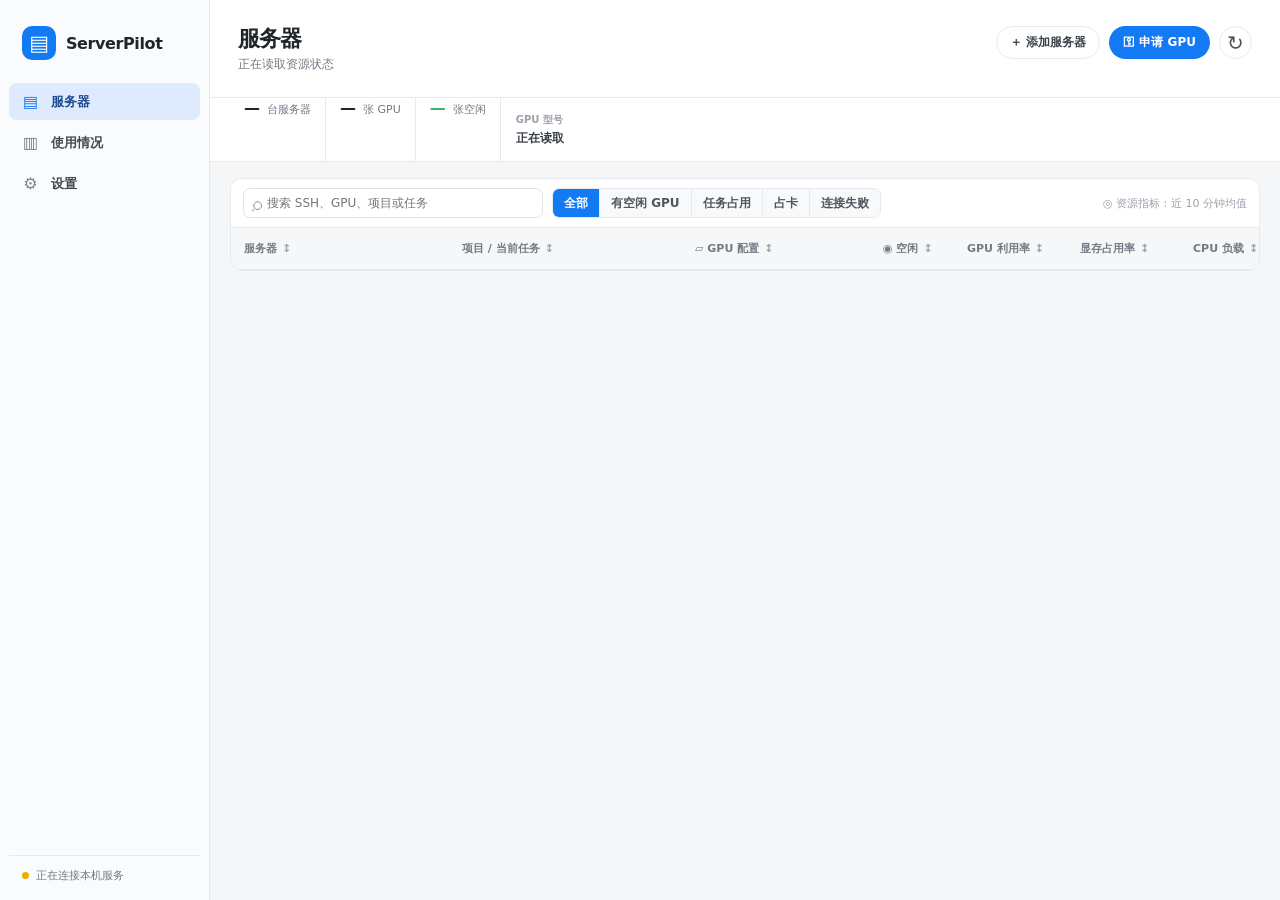
==== desktop/windows/ui/index.html @ 46b6a61a "Release ServerPilot 1.9.0" ====
<!doctype html>
<html lang="zh-CN">
<head>
  <meta charset="utf-8">
  <meta name="viewport" content="width=device-width, initial-scale=1">
  <meta name="color-scheme" content="light">
  <title>ServerPilot</title>
  <link rel="stylesheet" href="app.css">
</head>
<body>
  <div class="app-shell">
    <aside class="sidebar" aria-label="主要导航">
      <div class="brand"><span class="brand-mark">▤</span><span>ServerPilot</span></div>
      <nav>
        <button class="nav-item active" type="button" data-page="servers" aria-current="page"><span>▤</span>服务器</button>
        <button class="nav-item" type="button" data-page="usage"><span>▥</span>使用情况</button>
        <button class="nav-item" type="button" data-page="settings"><span>⚙</span>设置</button>
      </nav>
      <div class="sidebar-footer"><span class="live-dot" id="connection-dot"></span><span id="connection-label">正在连接本机服务</span></div>
    </aside>

    <main class="workspace">
      <div id="servers-page">
      <header class="page-header">
        <div><h1>服务器</h1><p id="updated-at">正在读取资源状态</p></div>
        <div class="header-actions">
          <button class="button secondary" id="open-add-server" type="button">＋ 添加服务器</button>
          <button class="button primary" id="open-claim" type="button">⚿ 申请 GPU</button>
          <button class="icon-button" id="refresh" type="button" aria-label="刷新资源" title="刷新资源">↻</button>
        </div>
      </header>

      <div id="notice" class="notice" role="status" hidden></div>

      <section class="summary-strip" aria-label="资源摘要">
        <div class="summary-item"><span class="summary-number" id="summary-servers">—</span><span>台服务器</span></div>
        <div class="summary-item"><span class="summary-number" id="summary-gpus">—</span><span>张 GPU</span></div>
        <div class="summary-item success"><span class="summary-number" id="summary-free">—</span><span>张空闲</span></div>
        <div class="gpu-models"><span>GPU 型号</span><strong id="summary-models">正在读取</strong></div>
      </section>

      <section class="resource-panel" aria-label="服务器资源">
        <div class="toolbar">
          <label class="search"><span>⌕</span><input id="search" type="search" placeholder="搜索 SSH、GPU、项目或任务"></label>
          <div class="filters" role="group" aria-label="服务器筛选">
            <button type="button" class="filter selected" data-filter="all">全部</button>
            <button type="button" class="filter" data-filter="available">有空闲 GPU</button>
            <button type="button" class="filter" data-filter="busy">任务占用</button>
            <button type="button" class="filter" data-filter="keepalive">占卡</button>
            <button type="button" class="filter" data-filter="error">连接失败</button>
          </div>
          <span class="ten-minute-note">◎ 资源指标：近 10 分钟均值</span>
        </div>
        <div class="table-scroller">
          <div class="resource-table">
            <div class="table-head" role="row">
              <button type="button" data-sort="server">服务器 <span>↕</span></button>
              <button type="button" data-sort="task">项目 / 当前任务 <span>↕</span></button>
              <button type="button" data-sort="gpu">▱ GPU 配置 <span>↕</span></button>
              <button type="button" data-sort="free">◉ 空闲 <span>↕</span></button>
              <button type="button" data-sort="gpuUtil">GPU 利用率 <span>↕</span></button>
              <button type="button" data-sort="memory">显存占用率 <span>↕</span></button>
              <button type="button" data-sort="cpu">CPU 负载 <span>↕</span></button>
              <button type="button" data-sort="systemMemory">内存占用率 <span>↕</span></button>
              <span aria-hidden="true"></span>
            </div>
            <div id="server-rows" class="table-body" role="rowgroup"></div>
          </div>
        </div>
      </section>
      </div>

      <section id="usage-page" class="usage-page" hidden aria-labelledby="usage-title">
        <header class="page-header">
          <div><h1 id="usage-title">使用情况</h1><p>按项目和当前任务查看已分配资源</p></div>
          <div class="header-actions"><button class="button primary" id="usage-claim" type="button">⚿ 申请 GPU</button></div>
        </header>
        <section class="usage-summary-strip" aria-label="当前资源分配摘要">
          <div><span id="usage-projects">0</span><small>个项目</small></div>
          <div><span id="usage-tasks">0</span><small>个当前任务</small></div>
          <div><span id="usage-gpus">0</span><small>张已分配 GPU</small></div>
        </section>
        <section class="resource-panel usage-panel" aria-label="项目资源分配">
          <div class="usage-panel-heading"><h2>项目与任务</h2><p>只显示当前归属；ServerPilot 不会启动、停止或迁移任务。</p></div>
          <div id="usage-rows" class="usage-rows"></div>
        </section>
      </section>
    </main>
  </div>

  <dialog id="detail-dialog" class="detail-dialog">
    <div id="detail-content"></div>
  </dialog>

  <dialog id="claim-dialog" class="form-dialog">
    <form id="claim-form" method="dialog">
      <div class="dialog-header"><div><h2>申请 GPU</h2><p>申请成功后只获得资源租约；不会启动远端任务。</p></div><button class="icon-button close" type="button" value="cancel" aria-label="关闭">×</button></div>
      <div class="form-grid">
        <label>项目<input name="project" required maxlength="64" placeholder="例如：research"></label>
        <label>任务<input name="task" required maxlength="255" placeholder="例如：模型训练"></label>
        <label>用途<input name="purpose" required maxlength="1000" placeholder="例如：训练实验"></label>
        <label>GPU 数量<input name="gpuCount" type="number" value="1" min="1" required></label>
        <label>服务器（可选）<select name="endpoint" id="claim-endpoint"><option value="">自动选择</option></select></label>
        <label>最小可用显存 GiB（可选）<input name="minimumFreeVRAM" type="number" min="0" step="1" placeholder="例如：60"></label>
      </div>
      <p class="dialog-help">容量不足时会返回 no_capacity，不会进入排队。获得租约前请勿启动任务。</p>
      <div class="dialog-actions"><button class="button secondary" type="button" value="cancel">取消</button><button class="button primary" id="submit-claim" value="default">申请 GPU</button></div>
    </form>
  </dialog>

  <dialog id="add-dialog" class="form-dialog">
    <form id="add-form" method="dialog">
      <div class="dialog-header"><div><h2>添加服务器</h2><p>只登记固定、只读的监控配置；不会执行 SSH 命令或读取私钥。</p></div><button class="icon-button close" type="button" value="cancel" aria-label="关闭">×</button></div>
      <div class="form-grid">
        <label>服务器标识<input name="id" required pattern="[a-z][a-z0-9-]{0,127}" placeholder="例如：training-a"></label>
        <label>主机或 IP<input name="host" required placeholder="例如：10.20.0.10"></label>
        <label>SSH 端口<input name="port" type="number" min="1" max="65535" value="22" required></label>
        <label>SSH 用户<input name="sshUser" required value="root"></label>
        <label class="span-2">远端工作区路径<input name="workspace" required value="/srv/serverpilot-workspace"></label>
        <label class="span-2">采集方式<select id="observation-profile" name="observationProfile"></select></label>
        <label class="span-2">归属项目（可选）<input name="ownerProject" maxlength="64" placeholder="例如：research"></label>
      </div>
      <p class="dialog-help">首次完整的只读采集会识别 GPU、纯 CPU 或尚未确认的服务器；未确认的服务器不能参与 GPU 分配。</p>
      <div class="dialog-actions"><button class="button secondary" type="button" value="cancel">取消</button><button class="button primary" id="submit-add" value="default">添加服务器</button></div>
    </form>
  </dialog>

  <dialog id="settings-dialog" class="form-dialog narrow-dialog">
    <form id="settings-form" method="dialog">
      <div class="dialog-header"><div><h2>设置</h2><p>本机服务与资源采集</p></div><button class="icon-button close" type="button" value="cancel" aria-label="关闭">×</button></div>
      <dl class="settings-list"><div><dt>本机服务地址</dt><dd id="service-url">—</dd></div><div><dt>数据目录</dt><dd id="data-directory">—</dd></div><div><dt>版本</dt><dd id="app-version">—</dd></div></dl>
      <section class="mcp-entry" aria-label="Agent MCP">
        <h3>Agent MCP</h3>
        <p id="mcp-entry-status" class="mcp-entry-status">正在读取 MCP 入口。</p>
        <div id="mcp-entry-found" hidden>
          <div class="mcp-entry-row">
            <div class="mcp-entry-heading"><span>入口路径</span><button class="button secondary mcp-copy" type="button" data-copy="path">复制</button></div>
            <code id="mcp-entry-path"></code>
          </div>
          <div class="mcp-entry-row">
            <div class="mcp-entry-heading"><span>mcpServers 配置</span><button class="button secondary mcp-copy" type="button" data-copy="config">复制</button></div>
            <pre id="mcp-entry-config"></pre>
          </div>
        </div>
      </section>
      <label>数据采集间隔<select id="collector-interval"><option value="5">5 秒</option><option value="10">10 秒</option><option value="30">30 秒</option></select></label>
      <div class="dialog-actions"><button class="button secondary" type="button" value="cancel">关闭</button><button class="button primary" id="save-settings" value="default">保存设置</button></div>
    </form>
  </dialog>

  <script src="app.js"></script>
</body>
</html>
---- desktop/windows/ui/app.css ----
:root {
  color-scheme: light;
  --page: #f5f6f8;
  --sidebar: #fafbfc;
  --surface: #ffffff;
  --surface-soft: #f8f9fb;
  --line: #e6e9ee;
  --line-strong: #dfe3e8;
  --ink: #20242b;
  --muted: #727983;
  --faint: #9aa1aa;
  --blue: #147af3;
  --blue-soft: #deebff;
  --green: #39b967;
  --yellow: #e8ad00;
  --red: #ef4d57;
  --purple: #7e6ced;
  font-family: "Segoe UI Variable", "Segoe UI", system-ui, -apple-system, BlinkMacSystemFont, sans-serif;
}

* { box-sizing: border-box; }
html, body { min-width: 1024px; min-height: 640px; margin: 0; color: var(--ink); background: var(--page); }
button, input, select { font: inherit; }
button { cursor: pointer; }
button:focus-visible, input:focus-visible, select:focus-visible { outline: 2px solid var(--blue); outline-offset: 2px; }

.app-shell { min-height: 100vh; display: grid; grid-template-columns: 210px minmax(0, 1fr); }
.sidebar { display: flex; flex-direction: column; padding: 26px 9px 15px; border-right: 1px solid var(--line); background: var(--sidebar); }
.brand { display: flex; align-items: center; gap: 10px; padding: 0 13px 23px; font-size: 16px; font-weight: 700; letter-spacing: -.025em; }
.brand-mark { display: grid; width: 34px; height: 34px; place-items: center; border-radius: 10px; color: #fff; background: var(--blue); font-size: 21px; line-height: 1; }
.sidebar nav { display: grid; gap: 4px; }
.nav-item { display: flex; align-items: center; gap: 12px; width: 100%; min-height: 37px; padding: 0 13px; border: 0; border-radius: 8px; color: #454a52; background: transparent; font-size: 13px; font-weight: 600; text-align: left; }
.nav-item > span { width: 17px; color: #7b838e; font-size: 16px; text-align: center; }
.nav-item:hover { background: #eff3f8; }
.nav-item.active { color: #1f4d8d; background: var(--blue-soft); }
.nav-item.active > span { color: var(--blue); }
.sidebar-footer { display: flex; align-items: center; gap: 7px; margin-top: auto; padding: 12px 13px 2px; border-top: 1px solid var(--line); color: var(--muted); font-size: 11px; }
.live-dot { width: 7px; height: 7px; border-radius: 50%; background: var(--yellow); }
.live-dot.online { background: var(--green); }
.live-dot.error { background: var(--red); }

.workspace { min-width: 0; }
.page-header { display: flex; align-items: flex-start; justify-content: space-between; min-height: 98px; padding: 26px 28px 16px; border-bottom: 1px solid var(--line); background: #fff; }
h1, h2, h3, p { margin: 0; }
h1 { font-size: 22px; line-height: 1.2; letter-spacing: -.035em; }
.page-header p { margin-top: 4px; color: var(--muted); font-size: 12px; }
.header-actions, .dialog-actions { display: flex; align-items: center; gap: 9px; }
.button { min-height: 33px; padding: 0 13px; border: 1px solid transparent; border-radius: 999px; font-size: 12px; font-weight: 650; white-space: nowrap; }
.button.primary { color: #fff; background: var(--blue); }
.button.primary:hover { background: #0867dd; }
.button.secondary { border-color: var(--line); color: #3d434b; background: #fff; }
.button.secondary:hover { background: var(--surface-soft); }
.icon-button { display: grid; width: 33px; height: 33px; place-items: center; padding: 0; border: 1px solid var(--line); border-radius: 50%; color: #4d535c; background: #fff; font-size: 20px; line-height: 1; }
.icon-button:hover { background: var(--surface-soft); }

.notice { margin: 14px 20px -1px; padding: 10px 12px; border: 1px solid #b6dbc3; border-radius: 9px; color: #256f3d; background: #eaf7ef; font-size: 12px; font-weight: 600; }
.notice.error { border-color: #f2c2c5; color: #b4232c; background: #fff1f2; }
.summary-strip { display: grid; grid-template-columns: auto auto auto minmax(260px, 1fr); align-items: stretch; min-height: 64px; padding: 0 20px; border-bottom: 1px solid var(--line); background: var(--surface); }
.summary-item { display: flex; align-items: baseline; gap: 7px; padding: 0 14px; border-right: 1px solid var(--line); color: var(--muted); font-size: 11px; }
.summary-number { color: var(--ink); font-size: 16px; font-weight: 750; font-variant-numeric: tabular-nums; }
.summary-item.success .summary-number { color: var(--green); }
.gpu-models { display: grid; align-content: center; gap: 3px; min-width: 0; padding-left: 15px; }
.gpu-models span { color: var(--faint); font-size: 10px; font-weight: 650; }
.gpu-models strong { overflow: hidden; color: #3a4048; font-size: 12px; text-overflow: ellipsis; white-space: nowrap; }

.resource-panel { margin: 16px 20px 22px; overflow: hidden; border: 1px solid var(--line); border-radius: 12px; background: var(--surface); }
.toolbar { display: flex; align-items: center; gap: 9px; min-height: 48px; padding: 9px 12px; border-bottom: 1px solid var(--line); background: #fff; }
.search { display: flex; align-items: center; width: 300px; min-width: 210px; height: 30px; padding: 0 8px; border: 1px solid var(--line-strong); border-radius: 7px; color: var(--faint); background: #fff; }
.search span { font-size: 20px; line-height: 1; }
.search input { width: 100%; min-width: 0; height: 28px; padding: 0 5px; border: 0; outline: 0; color: var(--ink); background: transparent; font-size: 12px; }
.filters { display: flex; overflow: hidden; border: 1px solid var(--line); border-radius: 7px; background: var(--surface-soft); }
.filter { min-height: 28px; padding: 0 11px; border: 0; border-right: 1px solid var(--line); color: #505660; background: transparent; font-size: 12px; font-weight: 650; white-space: nowrap; }
.filter:last-child { border-right: 0; }
.filter:hover { background: #edf1f5; }
.filter.selected { color: #fff; background: var(--blue); }
.ten-minute-note { margin-left: auto; color: var(--faint); font-size: 11px; white-space: nowrap; }
.table-scroller { overflow: auto; }
.resource-table { min-width: 1190px; }
.table-head, .server-row { display: grid; grid-template-columns: minmax(210px, 1.35fr) minmax(225px, 1.85fr) minmax(180px, 1.15fr) 76px repeat(4, minmax(105px, .7fr)) 28px; align-items: center; column-gap: 8px; padding: 0 13px; }
.table-head { min-height: 42px; border-bottom: 1px solid var(--line); background: #f6f7f9; }
.table-head button { display: flex; align-items: center; gap: 5px; min-width: 0; padding: 0; border: 0; color: #737a84; background: transparent; font-size: 11px; font-weight: 700; text-align: left; }
.table-head button:hover, .table-head button.active { color: #373d45; }
.table-head button span { color: var(--faint); }
.server-row { min-height: 61px; border-bottom: 1px solid var(--line); background: #fff; transition: background-color .12s ease; }
.server-row:last-child { border-bottom: 0; }
.server-row:hover { background: #fbfcfe; }
.server-row.selected { box-shadow: inset 0 2px 0 #80aafc, inset 0 -2px 0 #80aafc; background: #fcfdff; }
.endpoint-cell, .task-cell, .gpu-cell, .metric { min-width: 0; }
.primary-line { display: flex; align-items: center; gap: 7px; overflow: hidden; font-family: ui-monospace, SFMono-Regular, Consolas, monospace; font-size: 12px; font-weight: 700; text-overflow: ellipsis; white-space: nowrap; }
.status-dot { flex: 0 0 auto; width: 7px; height: 7px; border-radius: 50%; background: var(--yellow); }
.status-dot.online { background: var(--green); }.status-dot.error { background: var(--red); }.status-dot.disabled { background: #8f96a0; }
.secondary-line { margin-top: 4px; overflow: hidden; color: var(--faint); font-size: 10px; font-weight: 500; text-overflow: ellipsis; white-space: nowrap; }
.task-cell .primary-line, .gpu-cell .primary-line { font-family: inherit; font-size: 11px; }
.gpu-cell .primary-line { font-weight: 700; }
.metric { display: grid; grid-template-columns: auto minmax(36px, 1fr); align-items: center; gap: 6px; color: #394049; font-size: 11px; font-weight: 700; font-variant-numeric: tabular-nums; }
.metric-bar { height: 7px; overflow: hidden; border-radius: 999px; background: #eaedf1; }
.metric-bar i { display: block; width: var(--value, 0%); height: 100%; border-radius: inherit; background: var(--green); }
.metric.medium .metric-bar i { background: var(--yellow); }.metric.high .metric-bar i { background: var(--red); }
.free-count { color: #363d45; font-size: 12px; font-weight: 750; font-variant-numeric: tabular-nums; }
.detail-open { display: grid; width: 24px; height: 24px; place-items: center; padding: 0; border: 0; border-radius: 6px; color: #77808b; background: transparent; font-size: 18px; }
.detail-open:hover { color: var(--blue); background: var(--blue-soft); }
.empty-state { padding: 58px 20px; color: var(--muted); font-size: 13px; text-align: center; }

.usage-summary-strip { display: flex; gap: 0; padding: 14px 20px 0; }.usage-summary-strip > div { display: grid; gap: 2px; min-width: 130px; padding: 12px 16px; border-right: 1px solid var(--line); background: #fff; }.usage-summary-strip > div:first-child { border-radius: 10px 0 0 10px; }.usage-summary-strip > div:last-child { border: 0; border-radius: 0 10px 10px 0; }.usage-summary-strip span { font-size: 18px; font-weight: 750; font-variant-numeric: tabular-nums; }.usage-summary-strip small { color: var(--muted); font-size: 10px; font-weight: 650; }.usage-panel { margin-top: 14px; }.usage-panel-heading { display: flex; align-items: baseline; justify-content: space-between; gap: 12px; padding: 14px 16px; border-bottom: 1px solid var(--line); }.usage-panel-heading h2 { font-size: 13px; }.usage-panel-heading p { color: var(--muted); font-size: 11px; }.usage-row { display: grid; grid-template-columns: minmax(240px, 1fr) minmax(190px, 1fr) repeat(3, 115px); gap: 15px; align-items: center; min-height: 67px; padding: 0 16px; border-bottom: 1px solid var(--line); }.usage-row:last-child { border-bottom: 0; }.usage-project strong, .usage-task strong { display: block; overflow: hidden; font-size: 12px; text-overflow: ellipsis; white-space: nowrap; }.usage-project span, .usage-task span { display: block; margin-top: 4px; overflow: hidden; color: var(--muted); font-size: 10px; text-overflow: ellipsis; white-space: nowrap; }.usage-quantity { display: grid; gap: 3px; text-align: right; }.usage-quantity strong { font-size: 12px; font-variant-numeric: tabular-nums; }.usage-quantity span { color: var(--faint); font-size: 10px; }

dialog { color: var(--ink); border: 1px solid var(--line); background: #fff; box-shadow: 0 22px 60px rgba(24, 35, 48, .22); }
dialog::backdrop { background: rgba(29, 35, 45, .32); }
.detail-dialog { width: min(900px, calc(100vw - 52px)); max-height: calc(100vh - 42px); padding: 0; overflow: auto; border-radius: 17px; }
.detail-sheet { padding: 20px 22px 24px; }
.detail-heading { display: flex; align-items: flex-start; justify-content: space-between; gap: 18px; }
.detail-title { display: flex; gap: 10px; }
.detail-title .server-glyph { display: grid; width: 35px; height: 35px; place-items: center; border-radius: 10px; color: #3e4a58; background: #edf1f5; font-size: 20px; }
.detail-title h2 { font-size: 16px; letter-spacing: -.02em; }.detail-title p { margin-top: 3px; color: var(--muted); font-family: ui-monospace, Consolas, monospace; font-size: 11px; }
.detail-actions { display: flex; gap: 7px; }.detail-actions .button { min-height: 30px; }
.workspace-path { margin-top: 16px; padding: 9px 11px; border: 1px solid #c9daf6; border-radius: 8px; color: #31557f; background: #eaf2ff; font-family: ui-monospace, Consolas, monospace; font-size: 11px; }
.gpu-status-panel { margin-top: 13px; padding: 14px; border: 1px solid var(--line); border-radius: 12px; background: #fbfcfd; }
.section-heading { display: flex; align-items: baseline; justify-content: space-between; gap: 12px; }.section-heading h3 { font-size: 13px; }.section-heading p { color: var(--muted); font-size: 11px; }
.status-counts { display: flex; flex-wrap: wrap; gap: 6px; margin: 11px 0; }.status-chip { display: inline-flex; align-items: center; gap: 5px; padding: 5px 8px; border-radius: 999px; color: #5b6470; background: #eef1f4; font-size: 10px; font-weight: 650; }.status-chip i { width: 6px; height: 6px; border-radius: 50%; background: var(--status-color); }.status-chip strong { color: var(--ink); }
.gpu-cards { display: grid; grid-template-columns: repeat(auto-fit, minmax(235px, 1fr)); gap: 9px; }
.gpu-card { display: flex; align-items: center; gap: 11px; min-height: 65px; padding: 10px 12px; border: 1px solid var(--line); border-radius: 10px; background: #fff; }
.memory-ring { position: relative; display: grid; flex: 0 0 auto; width: 40px; height: 40px; place-items: center; border-radius: 50%; background: conic-gradient(var(--ring-color) var(--percent), #e9edf1 0); }.memory-ring::after { position: absolute; width: 29px; height: 29px; border-radius: 50%; background: #fff; content: ""; }.memory-ring span { position: relative; z-index: 1; font-size: 11px; font-weight: 750; }
.gpu-card-info { min-width: 0; }.gpu-card-title { display: flex; align-items: center; gap: 7px; }.gpu-card-title strong { font-size: 12px; }.state-badge { display: inline-block; padding: 3px 6px; border-radius: 999px; color: var(--state-color); background: color-mix(in srgb, var(--state-color) 11%, white); font-size: 9px; font-weight: 700; }.gpu-card-info p { margin-top: 4px; color: var(--muted); font-family: ui-monospace, Consolas, monospace; font-size: 10px; }.gpu-card-value { margin-left: auto; color: var(--ring-color); font-size: 15px; font-weight: 750; font-variant-numeric: tabular-nums; }
.history-section { margin-top: 17px; }.history-header { display: flex; align-items: center; justify-content: space-between; }.history-header h3 { font-size: 13px; }.range-switch { display: flex; overflow: hidden; border: 1px solid var(--line); border-radius: 7px; }.range-switch button { min-width: 38px; min-height: 26px; padding: 0 8px; border: 0; border-right: 1px solid var(--line); color: var(--muted); background: #fff; font-size: 10px; font-weight: 700; }.range-switch button:last-child { border-right: 0; }.range-switch button.active { color: #fff; background: var(--blue); }
.chart-grid { display: grid; grid-template-columns: repeat(2, minmax(0, 1fr)); gap: 10px; margin-top: 10px; }.chart-card { min-height: 154px; padding: 10px; border: 1px solid var(--line); border-radius: 10px; background: #fff; }.chart-card h4 { margin: 0; color: #3f4650; font-size: 10px; }.chart-card p { margin: 3px 0 8px; color: var(--faint); font-size: 9px; }.sparkline { display: block; width: 100%; height: 95px; }.chart-empty { display: grid; height: 95px; place-items: center; color: var(--faint); font-size: 10px; }

.form-dialog { width: min(600px, calc(100vw - 40px)); padding: 19px; border-radius: 14px; }.narrow-dialog { width: min(470px, calc(100vw - 40px)); }.dialog-header { display: flex; align-items: flex-start; justify-content: space-between; gap: 15px; }.dialog-header h2 { font-size: 16px; }.dialog-header p, .dialog-help { margin-top: 5px; color: var(--muted); font-size: 11px; line-height: 1.5; }.close { flex: 0 0 auto; border: 0; font-size: 22px; }.form-grid { display: grid; grid-template-columns: repeat(2, minmax(0, 1fr)); gap: 12px; margin-top: 17px; }.form-grid label, .form-dialog > form > label { display: grid; gap: 5px; color: #4e5660; font-size: 11px; font-weight: 650; }.form-grid .span-2 { grid-column: 1 / -1; }.form-grid input, .form-grid select, .form-dialog select { min-height: 34px; padding: 0 9px; border: 1px solid var(--line-strong); border-radius: 7px; color: var(--ink); background: #fff; font-size: 12px; }.dialog-actions { justify-content: flex-end; margin-top: 18px; }.settings-list { display: grid; gap: 8px; margin: 17px 0; }.settings-list div { display: grid; grid-template-columns: 110px minmax(0, 1fr); gap: 10px; padding: 8px 0; border-bottom: 1px solid var(--line); }.settings-list dt { color: var(--muted); font-size: 11px; }.settings-list dd { overflow: hidden; margin: 0; color: #3e454e; font-family: ui-monospace, Consolas, monospace; font-size: 11px; text-overflow: ellipsis; white-space: nowrap; }
.mcp-entry { display: grid; gap: 10px; margin: 4px 0 16px; padding-top: 4px; border-top: 1px solid var(--line); }
.mcp-entry h3 { font-size: 12px; font-weight: 650; }
.mcp-entry-status { color: var(--muted); font-size: 11px; line-height: 1.5; }
.mcp-entry-row { display: grid; gap: 6px; }
.mcp-entry-heading { display: flex; align-items: center; justify-content: space-between; gap: 10px; color: #4e5660; font-size: 11px; font-weight: 650; }
.mcp-entry-heading .button { min-height: 26px; padding: 0 10px; font-size: 11px; }
.mcp-entry code, .mcp-entry pre { margin: 0; padding: 8px 9px; border: 1px solid var(--line); border-radius: 7px; color: #3e454e; background: var(--surface-soft); font-family: ui-monospace, Consolas, monospace; font-size: 11px; line-height: 1.45; white-space: pre-wrap; overflow-wrap: anywhere; }
.mcp-entry pre { max-height: 180px; overflow: auto; }

@media (max-width: 1180px) { .ten-minute-note { display: none; }.filters { max-width: 500px; overflow: auto; }.chart-grid { grid-template-columns: 1fr; } }
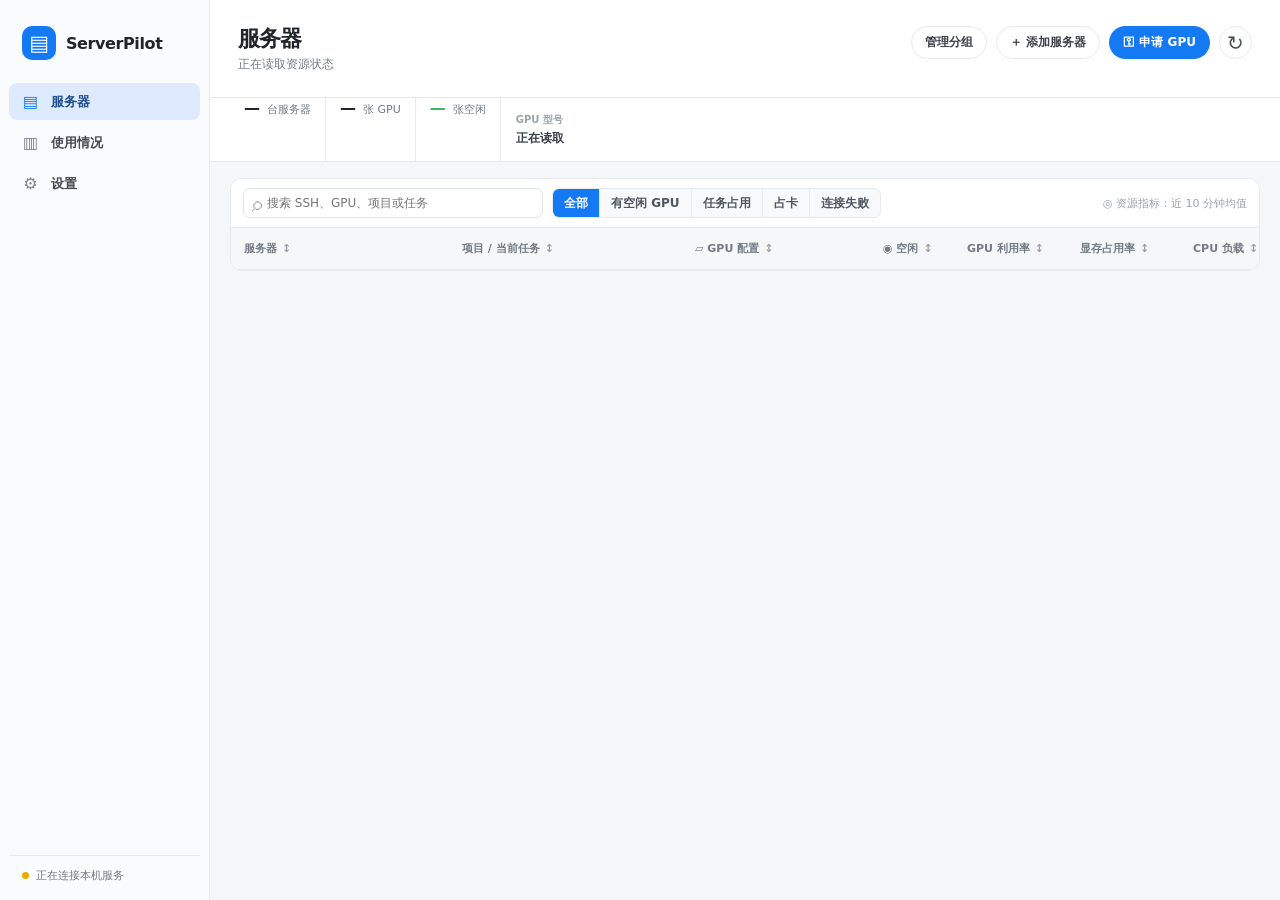
==== commit 7a1b065f: "Group servers by cluster, and make a claim pick one group before it takes cards. A fleet is rarely o" ====
--- a/desktop/windows/ui/index.html
+++ b/desktop/windows/ui/index.html
@@ -24,6 +24,7 @@
       <header class="page-header">
         <div><h1>服务器</h1><p id="updated-at">正在读取资源状态</p></div>
         <div class="header-actions">
+          <button class="button secondary" id="open-groups" type="button">管理分组</button>
           <button class="button secondary" id="open-add-server" type="button">＋ 添加服务器</button>
           <button class="button primary" id="open-claim" type="button">⚿ 申请 GPU</button>
           <button class="icon-button" id="refresh" type="button" aria-label="刷新资源" title="刷新资源">↻</button>
@@ -100,10 +101,11 @@
         <label>任务<input name="task" required maxlength="255" placeholder="例如：模型训练"></label>
         <label>用途<input name="purpose" required maxlength="1000" placeholder="例如：训练实验"></label>
         <label>GPU 数量<input name="gpuCount" type="number" value="1" min="1" required></label>
-        <label>服务器（可选）<select name="endpoint" id="claim-endpoint"><option value="">自动选择</option></select></label>
+        <label id="claim-group-wrap">服务器组<select name="serverGroup" id="claim-group"><option value="">选择服务器组</option></select></label>
+        <label id="claim-endpoint-wrap" hidden>未分组服务器（按单机申请）<select name="endpoint" id="claim-endpoint"><option value="">自动选择未分组服务器</option></select></label>
         <label>最小可用显存 GiB（可选）<input name="minimumFreeVRAM" type="number" min="0" step="1" placeholder="例如：60"></label>
       </div>
-      <p class="dialog-help">容量不足时会返回 no_capacity，不会进入排队。获得租约前请勿启动任务。</p>
+      <p class="dialog-help" id="claim-help">分组申请由后端在组内 best-fit，不指定单机。未分组服务器与外部调度器仍按单机申请。容量不足时返回 no_capacity，不会进入排队。</p>
       <div class="dialog-actions"><button class="button secondary" type="button" value="cancel">取消</button><button class="button primary" id="submit-claim" value="default">申请 GPU</button></div>
     </form>
   </dialog>
@@ -116,12 +118,44 @@
         <label>主机或 IP<input name="host" required placeholder="例如：10.20.0.10"></label>
         <label>SSH 端口<input name="port" type="number" min="1" max="65535" value="22" required></label>
         <label>SSH 用户<input name="sshUser" required value="root"></label>
-        <label class="span-2">远端工作区路径<input name="workspace" required value="/srv/serverpilot-workspace"></label>
+        <label>服务器组<select name="serverGroup" id="add-server-group"><option value="">未分组</option></select></label>
+        <label class="span-2">远端工作区路径<input name="workspace" id="add-workspace" placeholder="例如：/srv/workspace"><span class="field-hint" id="add-workspace-hint">未分组时必须填写绝对路径。加入组后可留空以继承组默认工作区，填写则为覆盖。</span></label>
         <label class="span-2">采集方式<select id="observation-profile" name="observationProfile"></select></label>
         <label class="span-2">归属项目（可选）<input name="ownerProject" maxlength="64" placeholder="例如：research"></label>
       </div>
       <p class="dialog-help">首次完整的只读采集会识别 GPU、纯 CPU 或尚未确认的服务器；未确认的服务器不能参与 GPU 分配。</p>
       <div class="dialog-actions"><button class="button secondary" type="button" value="cancel">取消</button><button class="button primary" id="submit-add" value="default">添加服务器</button></div>
+    </form>
+  </dialog>
+
+  <dialog id="edit-dialog" class="form-dialog">
+    <form id="edit-form" method="dialog">
+      <div class="dialog-header"><div><h2>编辑服务器</h2><p>可改组、工作区覆盖和监控设置；主机与端口保持不变。</p></div><button class="icon-button close" type="button" value="cancel" aria-label="关闭">×</button></div>
+      <input type="hidden" name="endpointId" id="edit-endpoint-id">
+      <div class="form-grid">
+        <label class="span-2">SSH 指令<input id="edit-ssh" readonly></label>
+        <label>SSH 用户<input name="sshUser" id="edit-ssh-user" required></label>
+        <label>服务器组<select name="serverGroup" id="edit-server-group"><option value="">未分组</option></select></label>
+        <label class="span-2">远端工作区路径<input name="workspace" id="edit-workspace"><span class="field-hint" id="edit-workspace-hint">留空则继承组默认工作区；填写则为这台服务器的覆盖路径。</span></label>
+        <label class="span-2">采集方式<select id="edit-observation-profile" name="observationProfile"></select></label>
+      </div>
+      <div class="dialog-actions"><button class="button secondary" type="button" value="cancel">取消</button><button class="button primary" id="submit-edit" value="default">保存</button></div>
+    </form>
+  </dialog>
+
+  <dialog id="groups-dialog" class="form-dialog">
+    <form id="group-form" method="dialog">
+      <div class="dialog-header"><div><h2>服务器组</h2><p>组默认工作区可被成员覆盖。环境说明只给人看，不会传入采集、插件或进程环境。</p></div><button class="icon-button close" type="button" value="cancel" aria-label="关闭">×</button></div>
+      <div id="group-list" class="group-list"></div>
+      <div class="form-grid">
+        <input type="hidden" name="originalId" id="group-original-id">
+        <label>组标识<input name="id" id="group-id" required pattern="[a-z][a-z0-9-]{1,127}" placeholder="例如：training-a"></label>
+        <label>显示名称<input name="displayName" id="group-display-name" required maxlength="120" placeholder="例如：训练 A 区"></label>
+        <label class="span-2">默认工作区路径<input name="workspace" id="group-workspace" required placeholder="/srv/shared-workspace"></label>
+        <label class="span-2">说明<input name="description" id="group-description" maxlength="1000" placeholder="可选"></label>
+        <label class="span-2">环境说明<textarea name="environmentNotes" id="group-environment-notes" rows="3" maxlength="8000" placeholder="例如：共享权重目录、需加载的模块。不会写入进程环境。"></textarea></label>
+      </div>
+      <div class="dialog-actions"><button class="button secondary" type="button" id="reset-group-form">新建</button><button class="button secondary" type="button" value="cancel">关闭</button><button class="button primary" id="submit-group" value="default">保存分组</button></div>
     </form>
   </dialog>
 
--- a/desktop/windows/ui/app.css
+++ b/desktop/windows/ui/app.css
@@ -81,7 +81,7 @@
 .table-head button { display: flex; align-items: center; gap: 5px; min-width: 0; padding: 0; border: 0; color: #737a84; background: transparent; font-size: 11px; font-weight: 700; text-align: left; }
 .table-head button:hover, .table-head button.active { color: #373d45; }
 .table-head button span { color: var(--faint); }
-.server-row { min-height: 61px; border-bottom: 1px solid var(--line); background: #fff; transition: background-color .12s ease; }
+.server-row { min-height: 44px; border-bottom: 1px solid var(--line); background: #fff; transition: background-color .12s ease; }
 .server-row:last-child { border-bottom: 0; }
 .server-row:hover { background: #fbfcfe; }
 .server-row.selected { box-shadow: inset 0 2px 0 #80aafc, inset 0 -2px 0 #80aafc; background: #fcfdff; }
@@ -100,6 +100,18 @@
 .detail-open { display: grid; width: 24px; height: 24px; place-items: center; padding: 0; border: 0; border-radius: 6px; color: #77808b; background: transparent; font-size: 18px; }
 .detail-open:hover { color: var(--blue); background: var(--blue-soft); }
 .empty-state { padding: 58px 20px; color: var(--muted); font-size: 13px; text-align: center; }
+.group-header { display: flex; align-items: baseline; justify-content: space-between; gap: 12px; min-height: 28px; padding: 4px 13px; border-bottom: 1px solid var(--line); background: #f3f5f8; }
+.group-header strong { color: #3f4650; font-size: 11px; font-weight: 750; }
+.group-header span { color: var(--muted); font-size: 10px; font-weight: 650; font-variant-numeric: tabular-nums; white-space: nowrap; }
+.group-header.ungrouped strong { color: var(--muted); font-weight: 650; }
+.group-list { display: grid; gap: 6px; max-height: 180px; overflow: auto; margin: 14px 0 4px; }
+.group-item { display: flex; align-items: center; justify-content: space-between; gap: 10px; min-height: 36px; padding: 6px 8px; border: 1px solid var(--line); border-radius: 7px; background: var(--surface-soft); }
+.group-item strong { font-size: 12px; }
+.group-item small { display: block; margin-top: 2px; color: var(--muted); font-size: 10px; font-family: ui-monospace, Consolas, monospace; }
+.group-item-actions { display: flex; gap: 6px; }
+.field-hint { color: var(--muted); font-size: 10px; font-weight: 500; line-height: 1.45; }
+.form-grid textarea { min-height: 72px; padding: 8px 9px; border: 1px solid var(--line-strong); border-radius: 7px; color: var(--ink); background: #fff; font: inherit; font-size: 12px; resize: vertical; }
+.form-grid input[readonly] { color: var(--muted); background: var(--surface-soft); }
 
 .usage-summary-strip { display: flex; gap: 0; padding: 14px 20px 0; }.usage-summary-strip > div { display: grid; gap: 2px; min-width: 130px; padding: 12px 16px; border-right: 1px solid var(--line); background: #fff; }.usage-summary-strip > div:first-child { border-radius: 10px 0 0 10px; }.usage-summary-strip > div:last-child { border: 0; border-radius: 0 10px 10px 0; }.usage-summary-strip span { font-size: 18px; font-weight: 750; font-variant-numeric: tabular-nums; }.usage-summary-strip small { color: var(--muted); font-size: 10px; font-weight: 650; }.usage-panel { margin-top: 14px; }.usage-panel-heading { display: flex; align-items: baseline; justify-content: space-between; gap: 12px; padding: 14px 16px; border-bottom: 1px solid var(--line); }.usage-panel-heading h2 { font-size: 13px; }.usage-panel-heading p { color: var(--muted); font-size: 11px; }.usage-row { display: grid; grid-template-columns: minmax(240px, 1fr) minmax(190px, 1fr) repeat(3, 115px); gap: 15px; align-items: center; min-height: 67px; padding: 0 16px; border-bottom: 1px solid var(--line); }.usage-row:last-child { border-bottom: 0; }.usage-project strong, .usage-task strong { display: block; overflow: hidden; font-size: 12px; text-overflow: ellipsis; white-space: nowrap; }.usage-project span, .usage-task span { display: block; margin-top: 4px; overflow: hidden; color: var(--muted); font-size: 10px; text-overflow: ellipsis; white-space: nowrap; }.usage-quantity { display: grid; gap: 3px; text-align: right; }.usage-quantity strong { font-size: 12px; font-variant-numeric: tabular-nums; }.usage-quantity span { color: var(--faint); font-size: 10px; }
 
